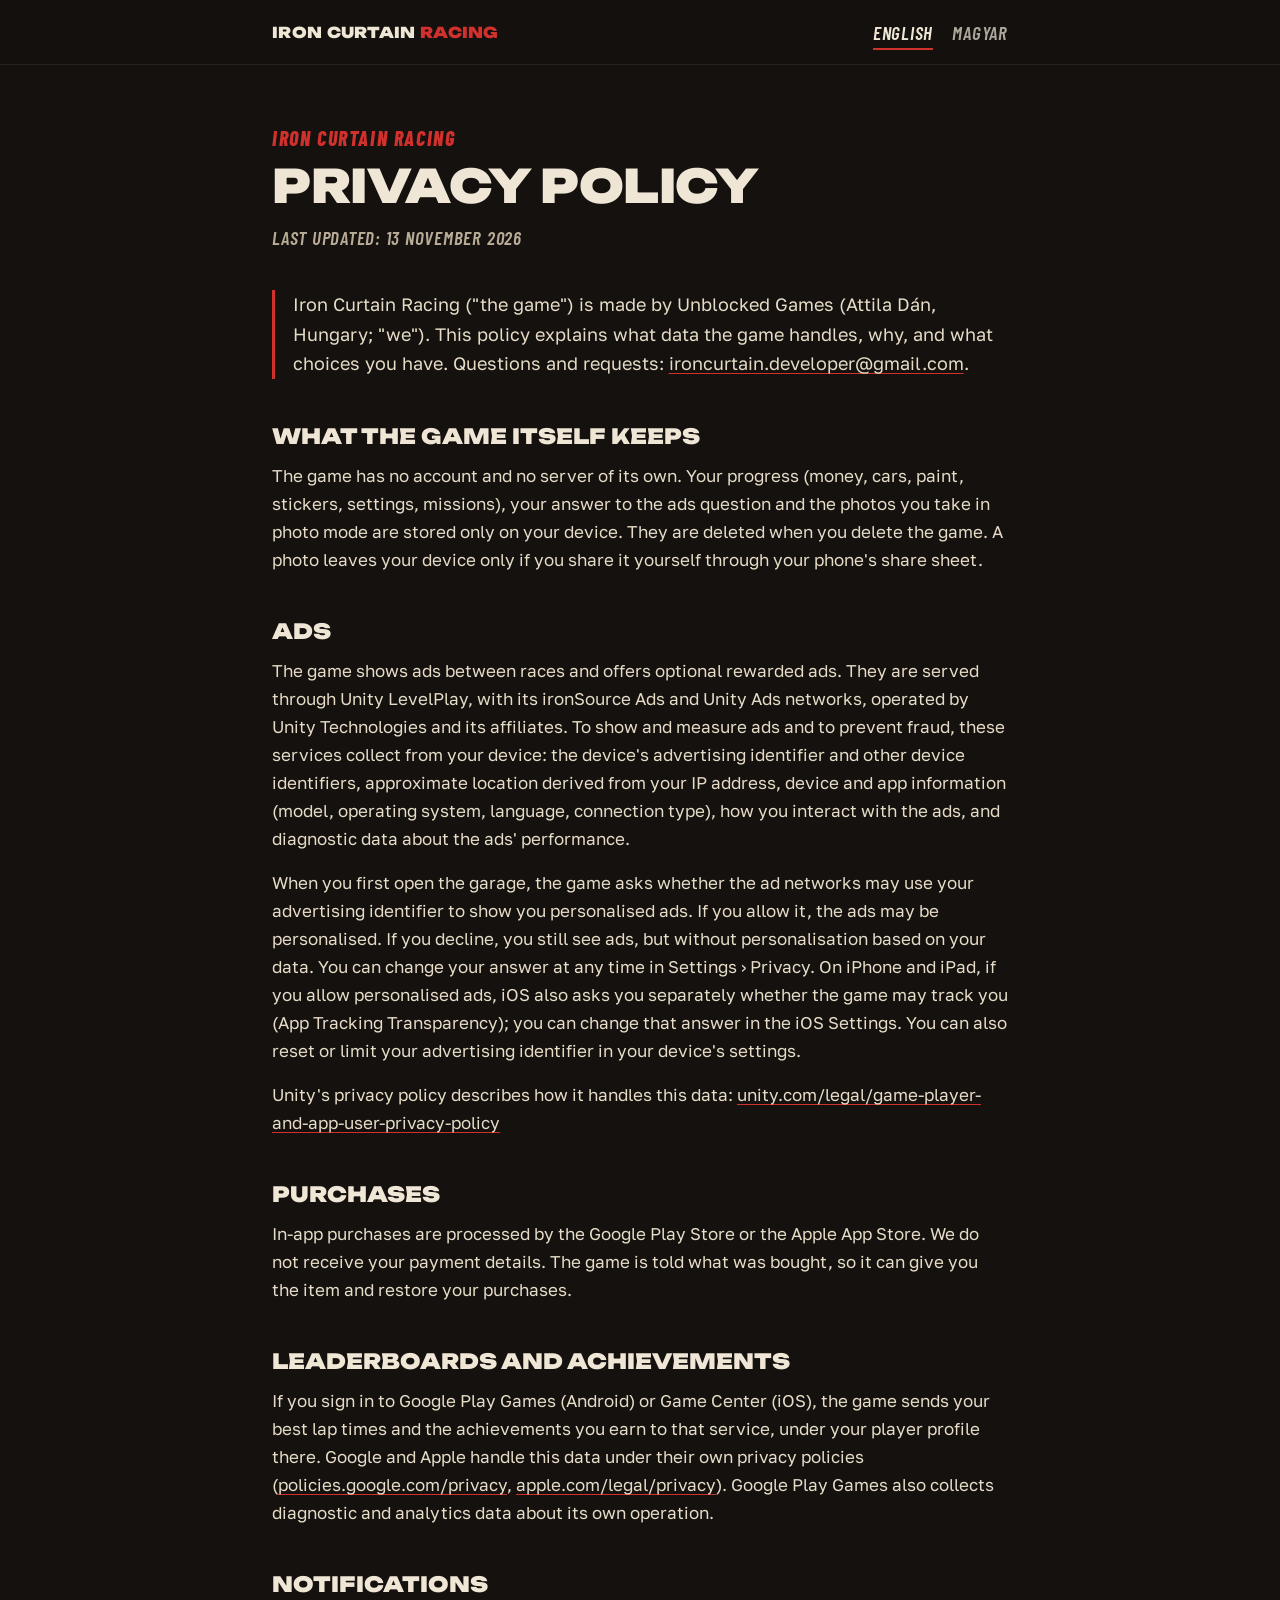
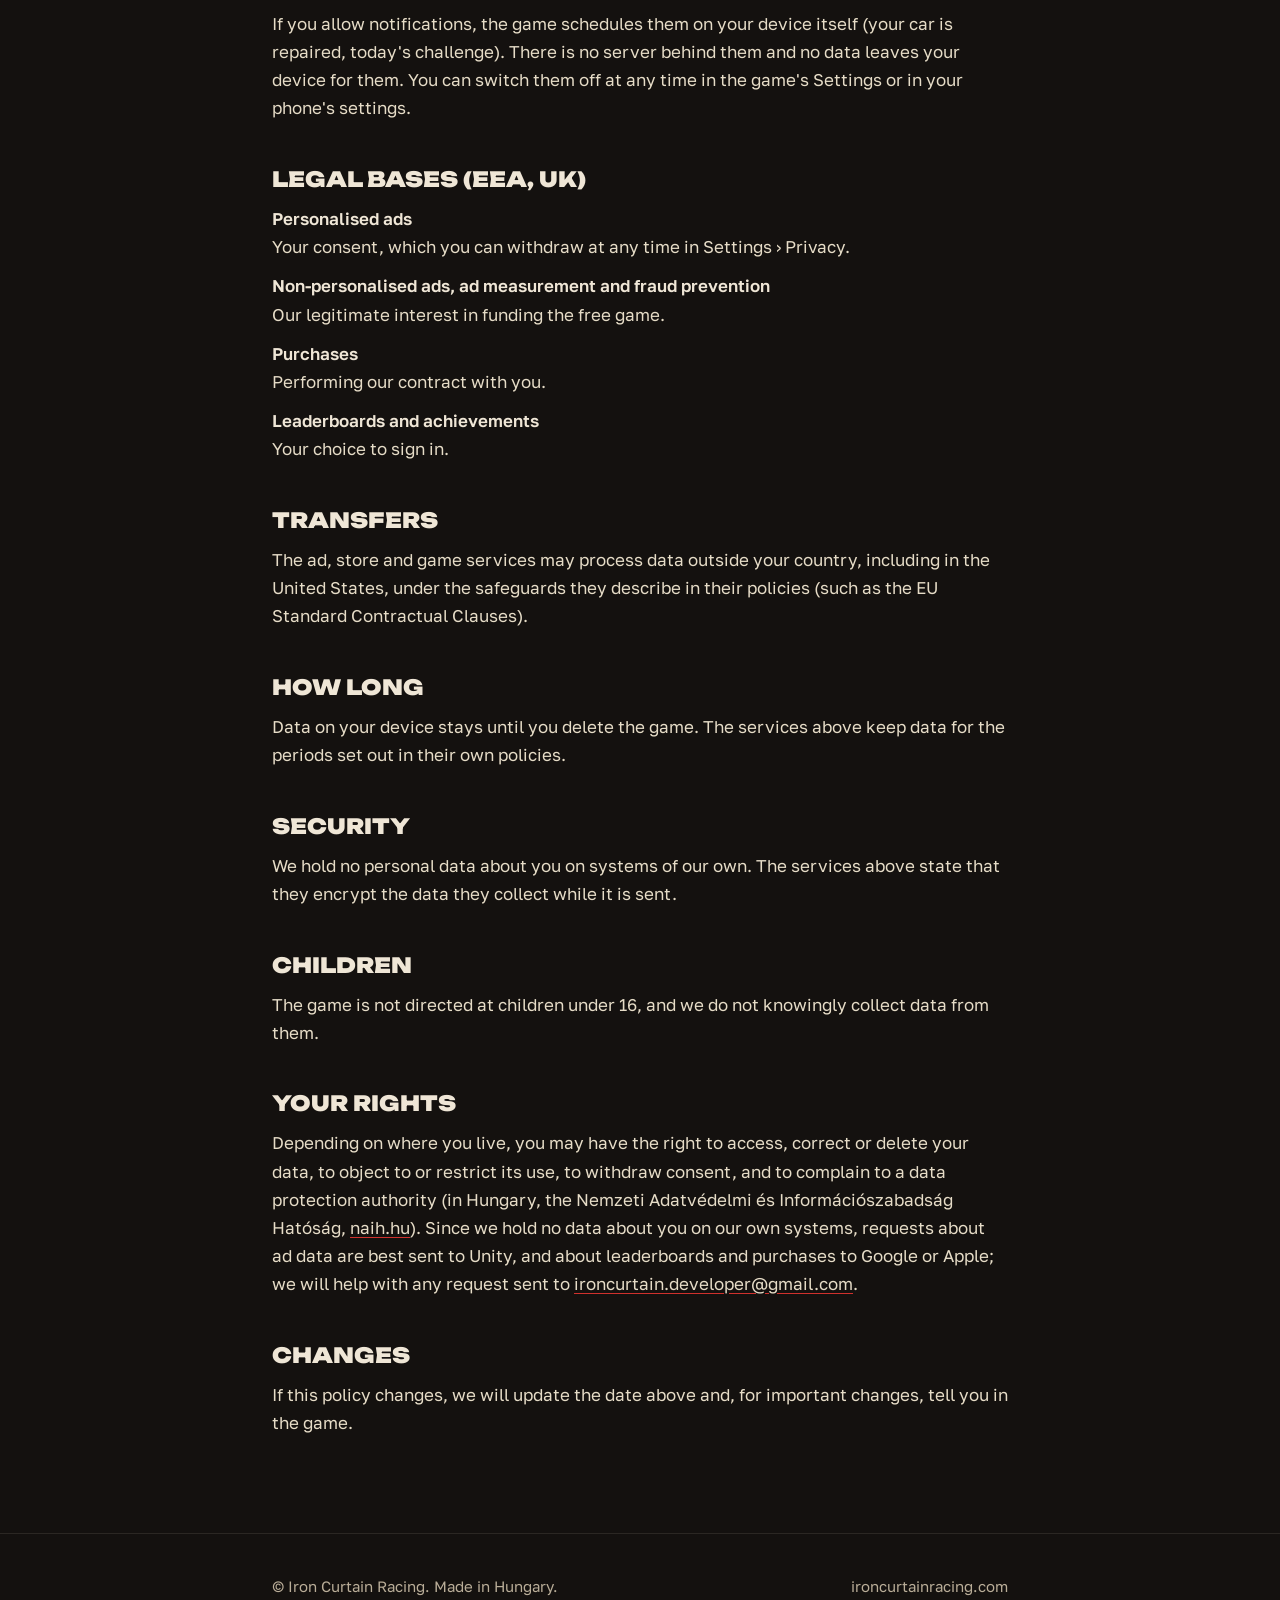
==== privacy/index.html @ 7e599858 "Privacy policy: the page in English and Hungarian, linked from the footer /privacy/ and /privacy/hu/" ====
<!doctype html>
<html lang="en">
<head>
<meta charset="utf-8">
<meta name="viewport" content="width=device-width, initial-scale=1">
<title>Privacy Policy · Iron Curtain Racing</title>
<meta name="description" content="What data the game Iron Curtain Racing handles, why, and what choices you have.">
<link rel="canonical" href="https://ironcurtainracing.com/privacy/">
<link rel="alternate" hreflang="en" href="https://ironcurtainracing.com/privacy/">
<link rel="alternate" hreflang="hu" href="https://ironcurtainracing.com/privacy/hu/">
<meta name="theme-color" content="#14110f">
<link rel="stylesheet" href="style.css">
</head>
<body>

<nav class="top">
  <div class="wrap">
    <a class="brand" href="../">Iron Curtain <span>Racing</span></a>
    <div class="lang">
      <a href="./" aria-current="page">English</a>
      <a href="hu/" lang="hu" hreflang="hu">Magyar</a>
    </div>
  </div>
</nav>

<main class="wrap">
  <p class="kicker">Iron Curtain Racing</p>
  <h1>Privacy Policy</h1>
  <p class="updated">Last updated: 13 November 2026</p>

  <p class="intro">Iron Curtain Racing ("the game") is made by Unblocked Games (Attila Dán, Hungary; "we"). This policy explains what data the game handles, why, and what choices you have. Questions and requests: <a href="mailto:ironcurtain.developer@gmail.com">ironcurtain.developer@gmail.com</a>.</p>

  <h2>What the game itself keeps</h2>
  <p>The game has no account and no server of its own. Your progress (money, cars, paint, stickers, settings, missions), your answer to the ads question and the photos you take in photo mode are stored only on your device. They are deleted when you delete the game. A photo leaves your device only if you share it yourself through your phone's share sheet.</p>

  <h2>Ads</h2>
  <p>The game shows ads between races and offers optional rewarded ads. They are served through Unity LevelPlay, with its ironSource Ads and Unity Ads networks, operated by Unity Technologies and its affiliates. To show and measure ads and to prevent fraud, these services collect from your device: the device's advertising identifier and other device identifiers, approximate location derived from your IP address, device and app information (model, operating system, language, connection type), how you interact with the ads, and diagnostic data about the ads' performance.</p>
  <p>When you first open the garage, the game asks whether the ad networks may use your advertising identifier to show you personalised ads. If you allow it, the ads may be personalised. If you decline, you still see ads, but without personalisation based on your data. You can change your answer at any time in Settings › Privacy. On iPhone and iPad, if you allow personalised ads, iOS also asks you separately whether the game may track you (App Tracking Transparency); you can change that answer in the iOS Settings. You can also reset or limit your advertising identifier in your device's settings.</p>
  <p>Unity's privacy policy describes how it handles this data: <a href="https://unity.com/legal/game-player-and-app-user-privacy-policy">unity.com/legal/game-player-and-app-user-privacy-policy</a></p>

  <h2>Purchases</h2>
  <p>In-app purchases are processed by the Google Play Store or the Apple App Store. We do not receive your payment details. The game is told what was bought, so it can give you the item and restore your purchases.</p>

  <h2>Leaderboards and achievements</h2>
  <p>If you sign in to Google Play Games (Android) or Game Center (iOS), the game sends your best lap times and the achievements you earn to that service, under your player profile there. Google and Apple handle this data under their own privacy policies (<a href="https://policies.google.com/privacy">policies.google.com/privacy</a>, <a href="https://www.apple.com/legal/privacy/">apple.com/legal/privacy</a>). Google Play Games also collects diagnostic and analytics data about its own operation.</p>

  <h2>Notifications</h2>
  <p>If you allow notifications, the game schedules them on your device itself (your car is repaired, today's challenge). There is no server behind them and no data leaves your device for them. You can switch them off at any time in the game's Settings or in your phone's settings.</p>

  <h2>Legal bases (EEA, UK)</h2>
  <dl>
    <dt>Personalised ads</dt>
    <dd>Your consent, which you can withdraw at any time in Settings › Privacy.</dd>
    <dt>Non-personalised ads, ad measurement and fraud prevention</dt>
    <dd>Our legitimate interest in funding the free game.</dd>
    <dt>Purchases</dt>
    <dd>Performing our contract with you.</dd>
    <dt>Leaderboards and achievements</dt>
    <dd>Your choice to sign in.</dd>
  </dl>

  <h2>Transfers</h2>
  <p>The ad, store and game services may process data outside your country, including in the United States, under the safeguards they describe in their policies (such as the EU Standard Contractual Clauses).</p>

  <h2>How long</h2>
  <p>Data on your device stays until you delete the game. The services above keep data for the periods set out in their own policies.</p>

  <h2>Security</h2>
  <p>We hold no personal data about you on systems of our own. The services above state that they encrypt the data they collect while it is sent.</p>

  <h2>Children</h2>
  <p>The game is not directed at children under 16, and we do not knowingly collect data from them.</p>

  <h2>Your rights</h2>
  <p>Depending on where you live, you may have the right to access, correct or delete your data, to object to or restrict its use, to withdraw consent, and to complain to a data protection authority (in Hungary, the Nemzeti Adatvédelmi és Információszabadság Hatóság, <a href="https://naih.hu">naih.hu</a>). Since we hold no data about you on our own systems, requests about ad data are best sent to Unity, and about leaderboards and purchases to Google or Apple; we will help with any request sent to <a href="mailto:ironcurtain.developer@gmail.com">ironcurtain.developer@gmail.com</a>.</p>

  <h2>Changes</h2>
  <p>If this policy changes, we will update the date above and, for important changes, tell you in the game.</p>
</main>

<footer>
  <div class="wrap">
    <div>© Iron Curtain Racing. Made in Hungary.</div>
    <div><a href="../">ironcurtainracing.com</a></div>
  </div>
</footer>

</body>
</html>
---- privacy/style.css ----
/* The privacy policy's pages (privacy/ and privacy/hu/): the home page's colours and type, set for reading */
@font-face { font-family: "Unbounded"; src: url(../fonts/Unbounded-Black.ttf) format("truetype"); font-weight: 900; font-display: swap; }
@font-face { font-family: "Barlow Condensed"; src: url(../fonts/BarlowCondensed-ExtraBoldItalic.ttf) format("truetype"); font-weight: 800; font-style: italic; font-display: swap; }
@font-face { font-family: "Barlow Condensed"; src: url(../fonts/BarlowCondensed-SemiBoldItalic.ttf) format("truetype"); font-weight: 600; font-style: italic; font-display: swap; }
@font-face { font-family: "Golos Text"; src: url(../fonts/GolosText-Regular.ttf) format("truetype"); font-weight: 400; font-display: swap; }
@font-face { font-family: "Golos Text"; src: url(../fonts/GolosText-SemiBold.ttf) format("truetype"); font-weight: 600; font-display: swap; }

:root {
  color-scheme: dark;
  --red: #d0312d; --cream: #efe6d6; --paper: #e6dcc7; --ink: #14110f;
  --muted: #b9ad98;
  --display: "Unbounded", Impact, sans-serif;
  --cond: "Barlow Condensed", "Arial Narrow", sans-serif;
  --body: "Golos Text", -apple-system, "Segoe UI", Roboto, sans-serif;
}
* { box-sizing: border-box; }
body { margin: 0; background: var(--ink); color: var(--cream); font: 400 17px/1.65 var(--body); }
a { color: inherit; }
.wrap { width: min(46rem, 100% - 2rem); margin-inline: auto; }

/* Grain over everything, as on the home page */
body::after { content: ""; position: fixed; inset: 0; pointer-events: none; z-index: 50;
  background: url(../img/grime.png); opacity: .06; mix-blend-mode: overlay; }

/* Navigation */
.top { position: sticky; top: 0; z-index: 40; background: rgba(20,17,15,.92); backdrop-filter: blur(6px);
  box-shadow: 0 1px 0 rgba(239,230,214,.08); }
.top .wrap { display: flex; align-items: center; justify-content: space-between; gap: 1rem; height: 64px; }
.top .brand { white-space: nowrap; font: 900 15px/1 var(--display); letter-spacing: .02em; text-decoration: none; text-transform: uppercase; }
.top .brand span { color: var(--red); }
.lang { display: flex; gap: 1.2rem; }
.lang a { font: 600 italic 19px/1 var(--cond); text-transform: uppercase; letter-spacing: .04em; text-decoration: none; opacity: .7;
  padding: .5rem 0; }
.lang a:hover { opacity: 1; color: var(--red); }
.lang a[aria-current] { opacity: 1; box-shadow: inset 0 -2px 0 var(--red); }
@media (max-width: 420px) { .top .brand { font-size: 12px; } .lang { gap: .9rem; } }

/* The document */
main { padding: 4rem 0 5rem; }
.kicker { font: 800 italic 20px/1 var(--cond); color: var(--red); text-transform: uppercase; letter-spacing: .08em; margin: 0 0 .9rem; }
h1 { font: 900 clamp(28px, 6vw, 46px)/1.06 var(--display); text-transform: uppercase; letter-spacing: -.01em; margin: 0 0 1rem;
  overflow-wrap: anywhere; }
.updated { margin: 0 0 2.5rem; font: 600 italic 19px/1.2 var(--cond); text-transform: uppercase; letter-spacing: .04em; color: var(--muted); }
.intro { font-size: 18px; color: var(--paper); padding-left: 1.1rem; border-left: 3px solid var(--red); }
h2 { font: 900 clamp(17px, 2.6vw, 21px)/1.2 var(--display); text-transform: uppercase; margin: 2.8rem 0 .8rem; }
p { margin: 0 0 1rem; }
main p, main li { color: var(--paper); }
main a { text-decoration: underline; text-decoration-color: var(--red); text-underline-offset: .18em; overflow-wrap: anywhere; }
main a:hover { color: #fff; }
dl { margin: 0 0 1rem; }
dt { font-weight: 600; color: var(--cream); margin-top: .7rem; }
dd { margin: 0; color: var(--paper); }

footer { padding: 2.5rem 0 3.5rem; border-top: 1px solid rgba(239,230,214,.1); color: var(--muted); font-size: 15px; }
footer .wrap { display: flex; flex-wrap: wrap; gap: .8rem 2rem; align-items: center; justify-content: space-between; }
footer a { text-decoration: none; }
footer a:hover { color: var(--cream); }

@media print {
  body { background: #fff; color: #000; }
  body::after, .top, footer { display: none; }
  main p, main li, dd, dt, .intro, .updated { color: #000; }
}
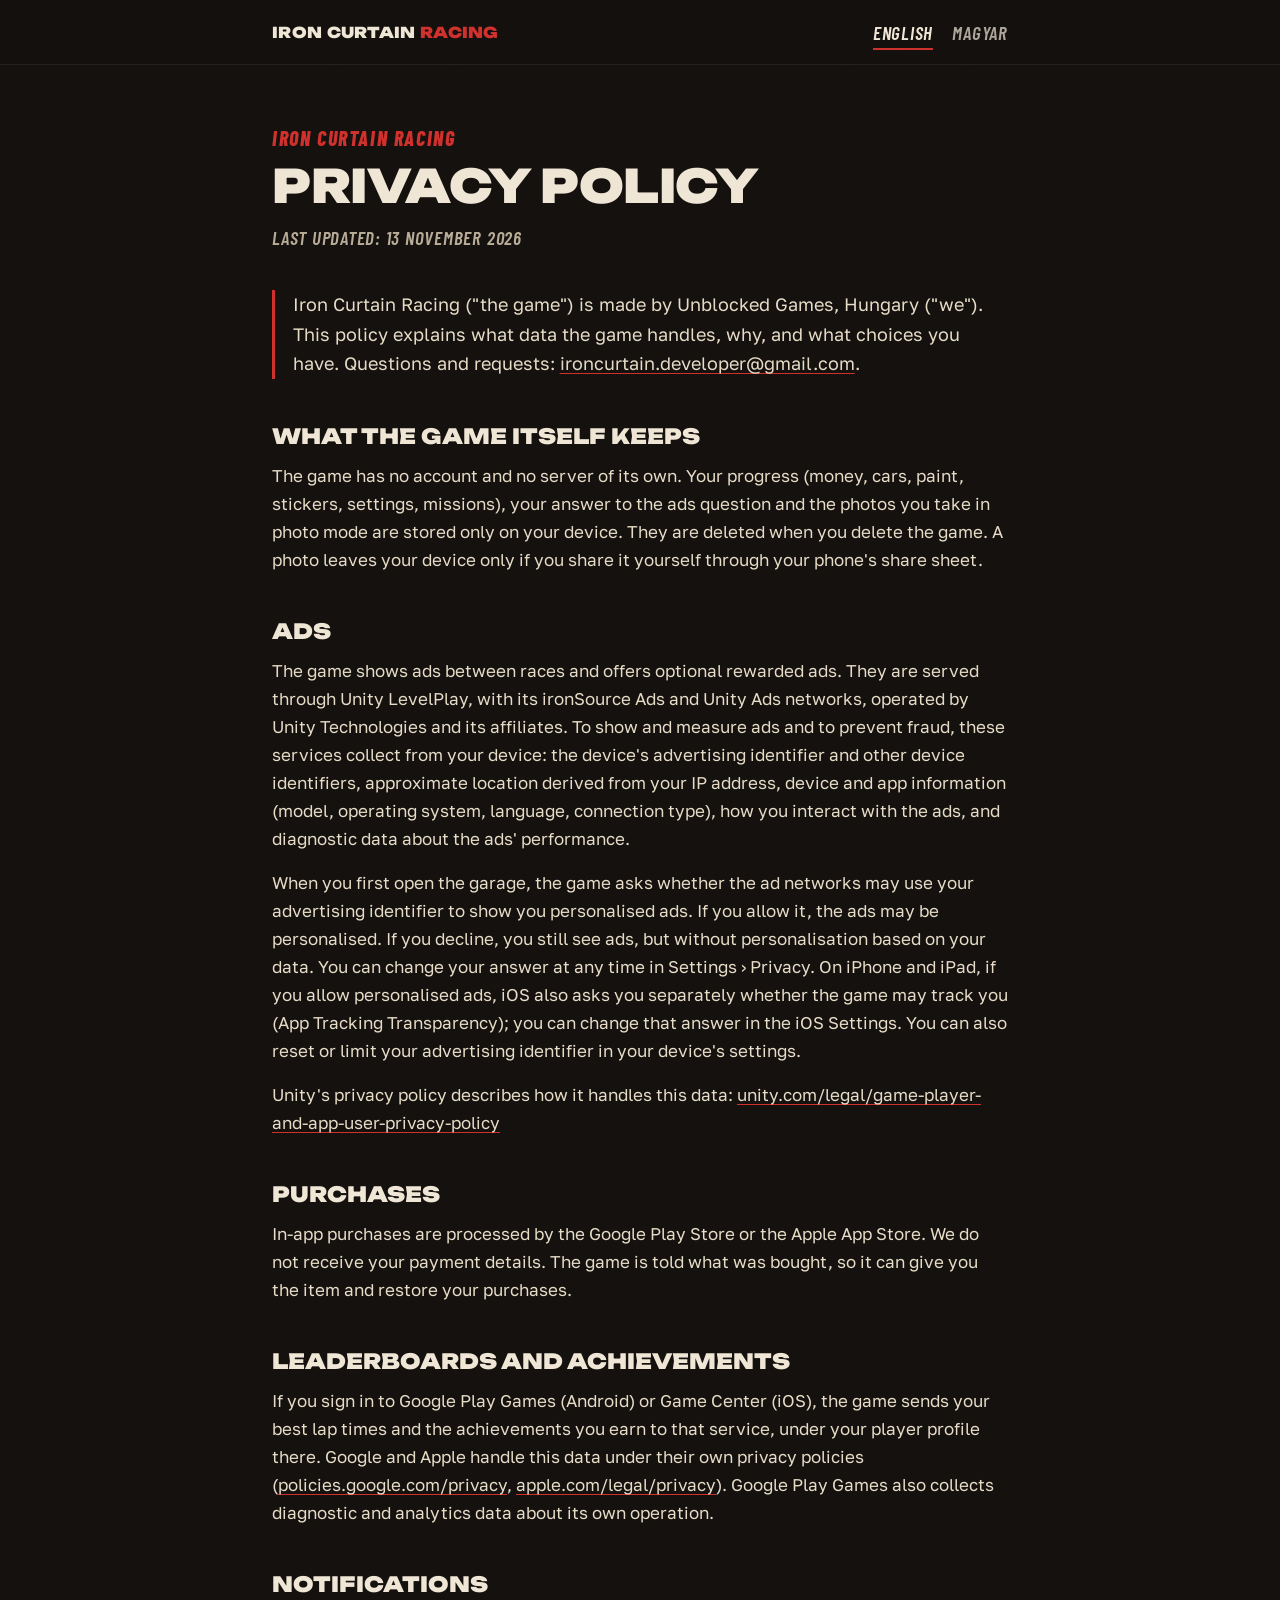
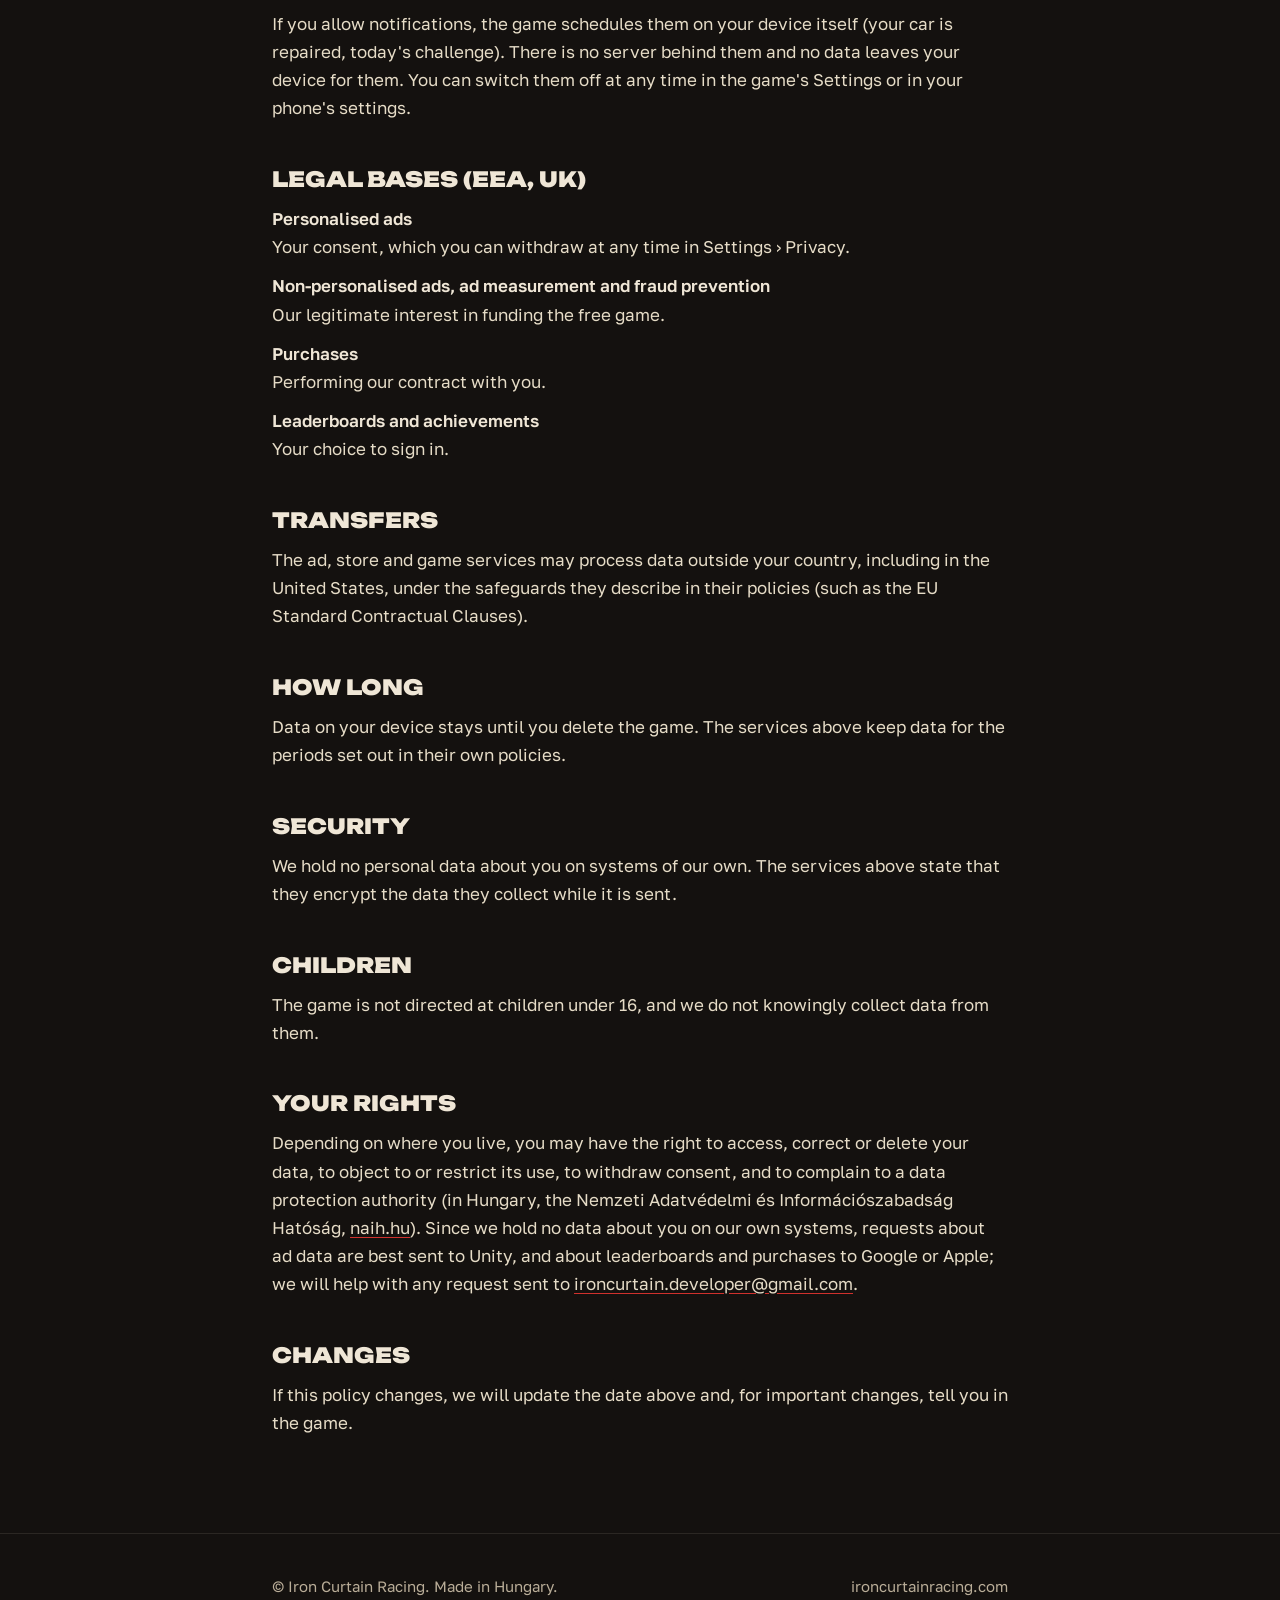
==== commit f3b61e7a: "Privacy policy: the developer by its store name, Unblocked Games Co-Authored-By: Claude Fable 5.2 <n" ====
--- a/privacy/index.html
+++ b/privacy/index.html
@@ -28,7 +28,7 @@
   <h1>Privacy Policy</h1>
   <p class="updated">Last updated: 13 November 2026</p>
 
-  <p class="intro">Iron Curtain Racing ("the game") is made by Unblocked Games (Attila Dán, Hungary; "we"). This policy explains what data the game handles, why, and what choices you have. Questions and requests: <a href="mailto:ironcurtain.developer@gmail.com">ironcurtain.developer@gmail.com</a>.</p>
+  <p class="intro">Iron Curtain Racing ("the game") is made by Unblocked Games, Hungary ("we"). This policy explains what data the game handles, why, and what choices you have. Questions and requests: <a href="mailto:ironcurtain.developer@gmail.com">ironcurtain.developer@gmail.com</a>.</p>
 
   <h2>What the game itself keeps</h2>
   <p>The game has no account and no server of its own. Your progress (money, cars, paint, stickers, settings, missions), your answer to the ads question and the photos you take in photo mode are stored only on your device. They are deleted when you delete the game. A photo leaves your device only if you share it yourself through your phone's share sheet.</p>
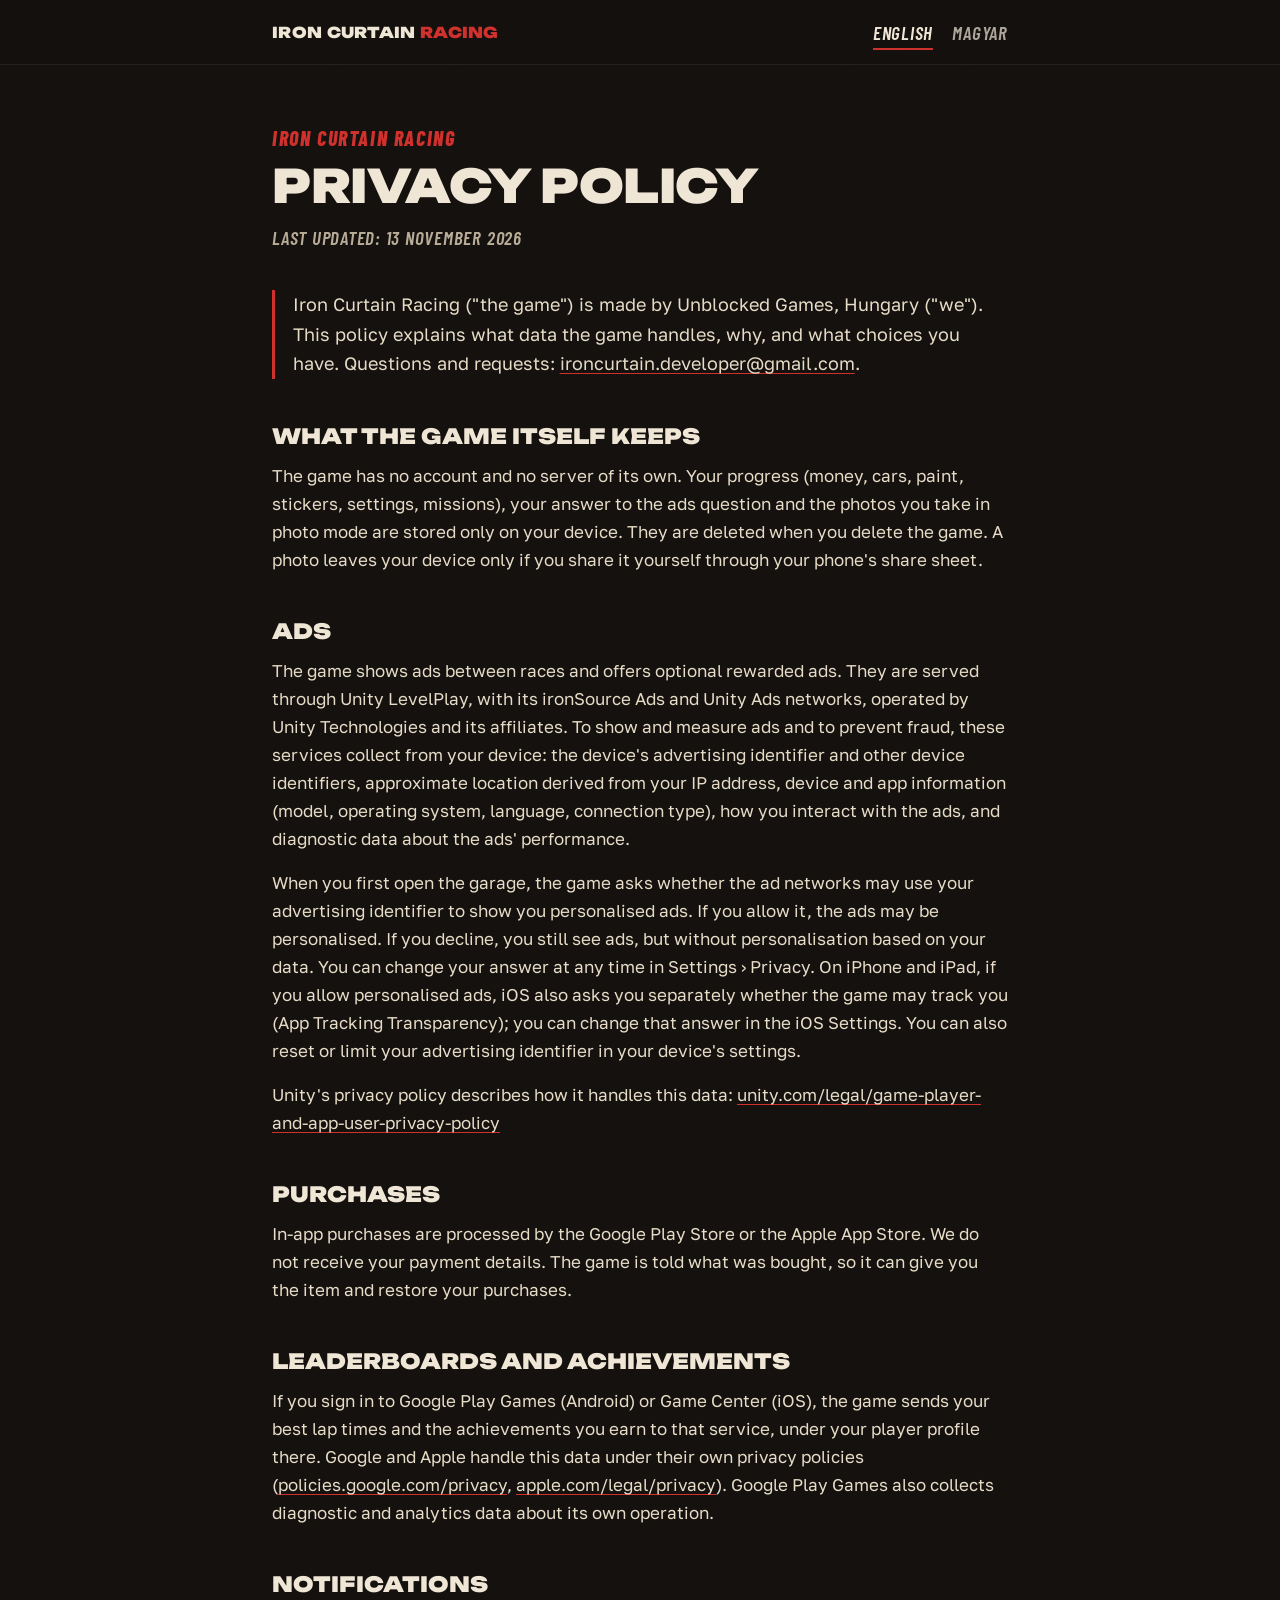
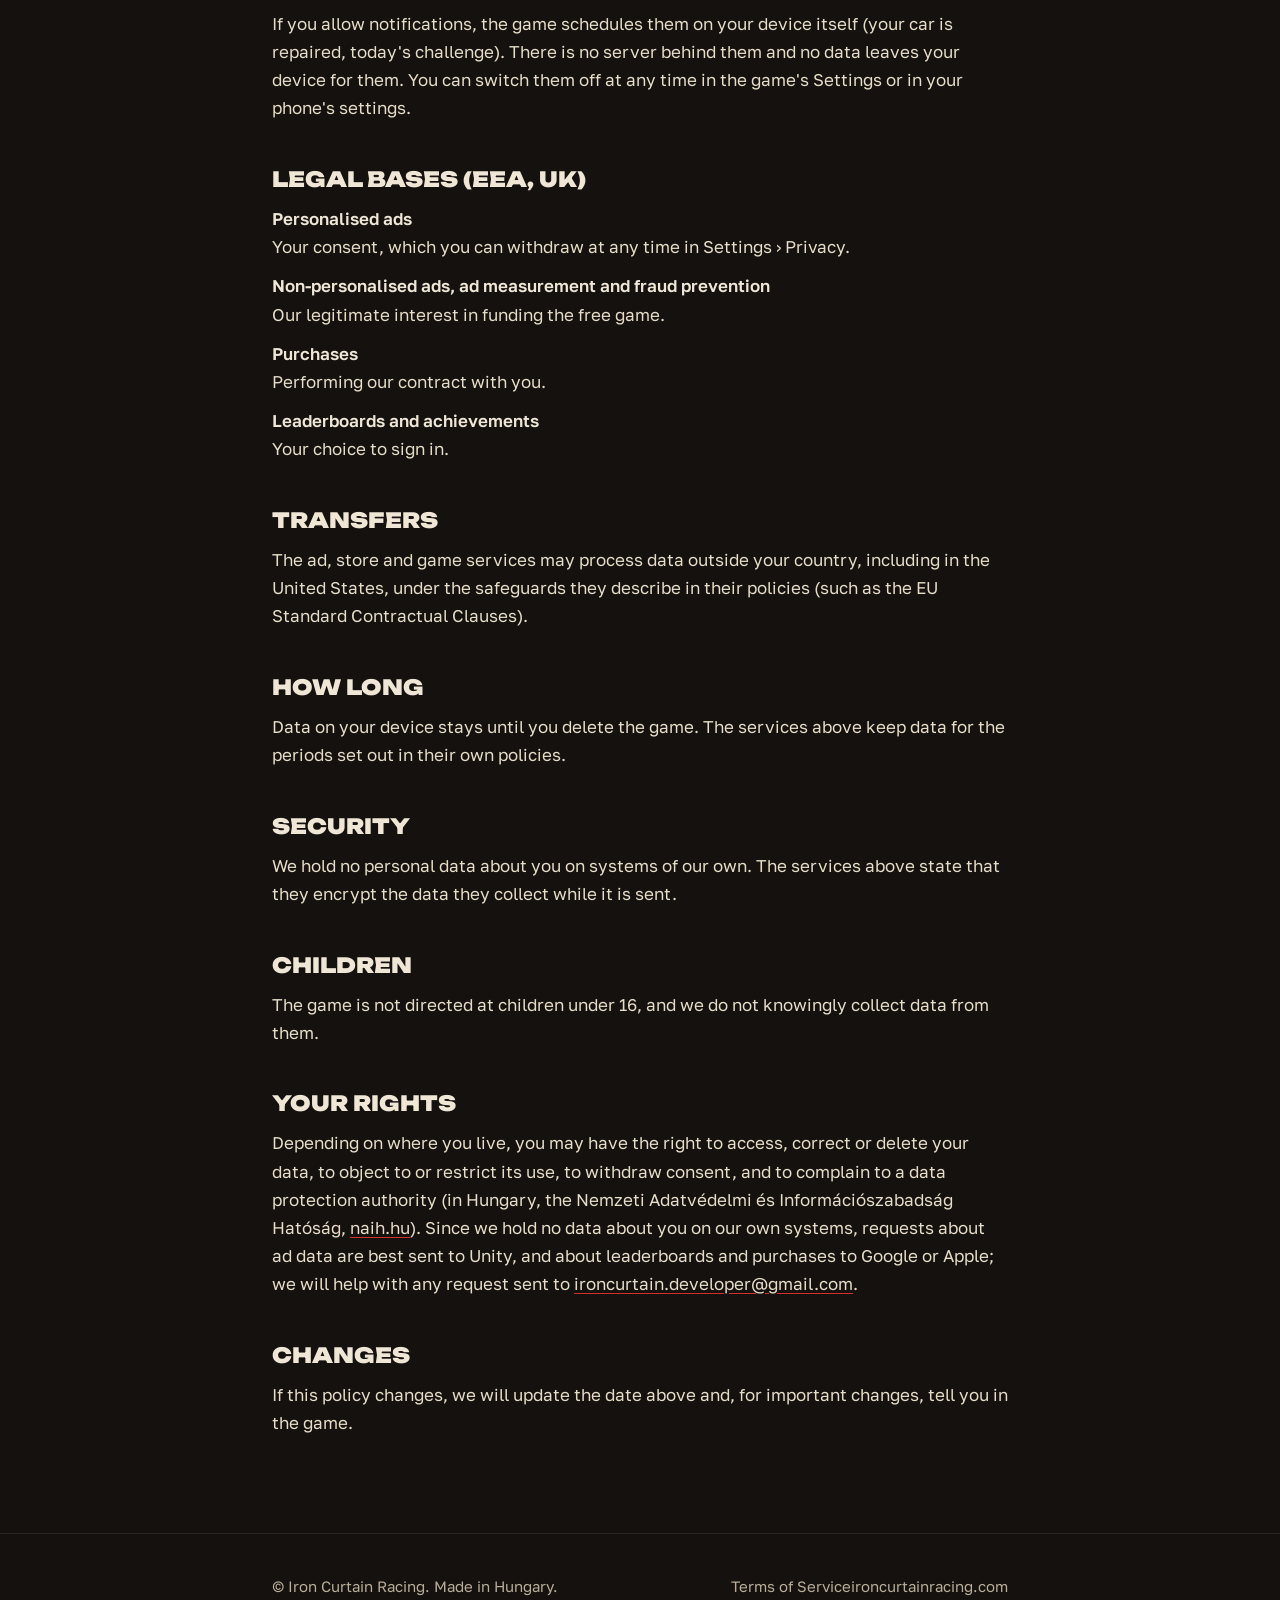
==== commit 463f86c6: "Terms of Service: the page in English and Hungarian, linked from the footers For the Play Console's " ====
--- a/privacy/index.html
+++ b/privacy/index.html
@@ -81,7 +81,7 @@
 <footer>
   <div class="wrap">
     <div>© Iron Curtain Racing. Made in Hungary.</div>
-    <div><a href="../">ironcurtainracing.com</a></div>
+    <div><a href="../terms/">Terms of Service</a><a href="../">ironcurtainracing.com</a></div>
   </div>
 </footer>
 
